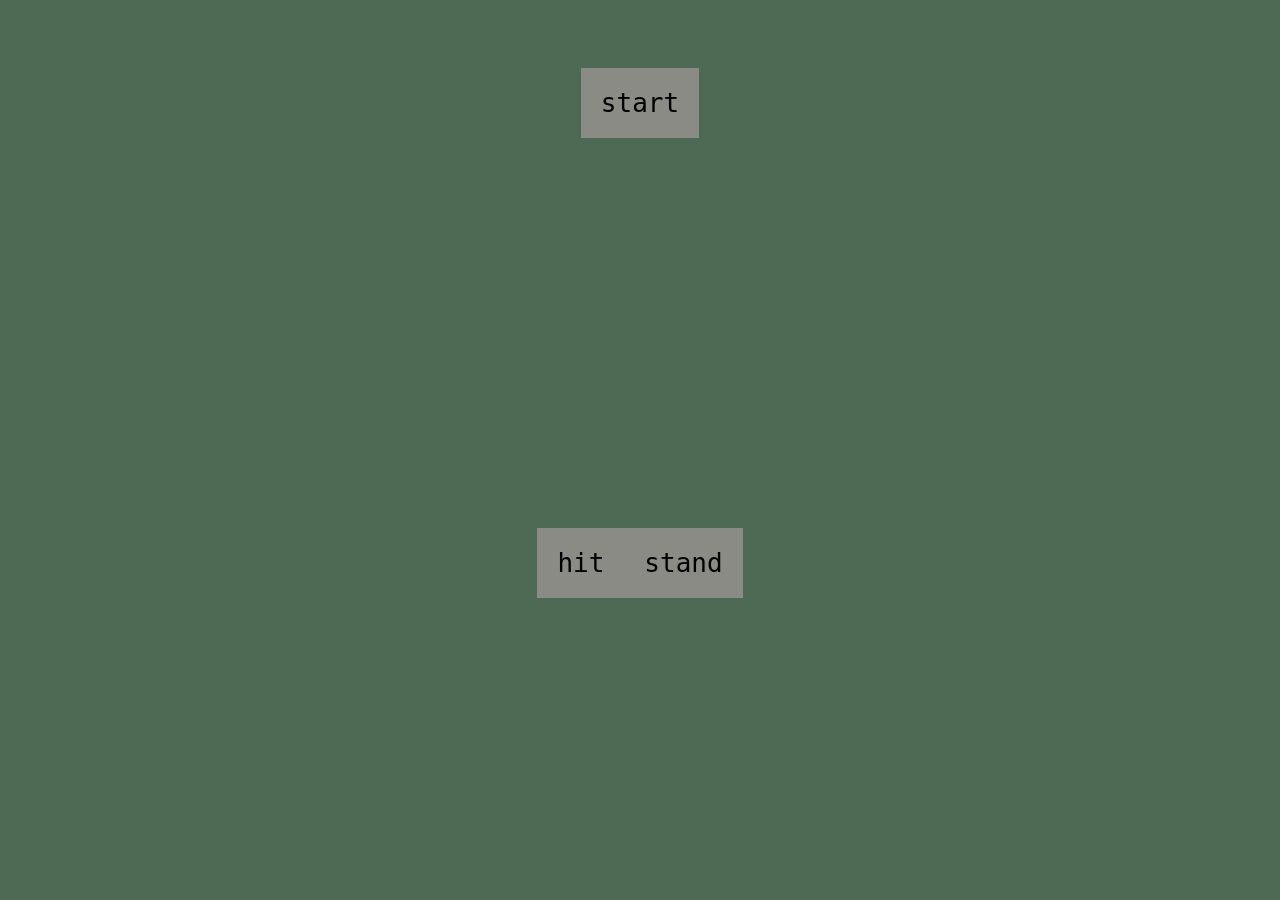
==== index.html @ 7b9e7e3f "a" ====
<!DOCTYPE html>
<html>
<head>

<link rel="stylesheet" href="blackjack.css">
</head>
<body>
    <div class="flex">
        <button onclick="start()" id="start" class="buttons">start</button>
    </div>
    <div class="flex" id="dealerResult"></div>
    <div class="flex" id="dealerImage"></div>
    
    <div class="flex" id="cardImage"></div>
    <div class="flex" id="cardResult"></div>
    <div class="flex" id="winResult"></div>
    <div class="flex">
        <button onclick="hit()" id="hit" class="buttons">hit</button>
        <button onclick="stand()" id="stand" class="buttons">stand</button>
    </div>
<script src="blackjack1.js"></script>
</body>

</html>
---- blackjack.css ----
body{
   background-color: #4E6A54;
}
img {
    height: 100px;
}
.flex{
    display: flex;
    justify-content: center;
    align-items: center;
    margin: auto;
    padding: 30px;
}
.buttons{
    background-color: rgb(139, 139, 133);
    text-align: center;
    padding: 20px;
    font-size: 2em;
    font-family: monospace;
    font-style: bold;
    border: none;
    margin-top: 30px;
    -webkit-user-select: none;
    -ms-user-select: none; 
    user-select: none; 
}
.buttons:hover{
    background-color: rgb(78, 78, 78);
    color:#D4AF37;
}
.buttons:active{
    background-color: rgb(107, 107, 107);
    transform: scale(1.03);
    color:#D4AF37;
}
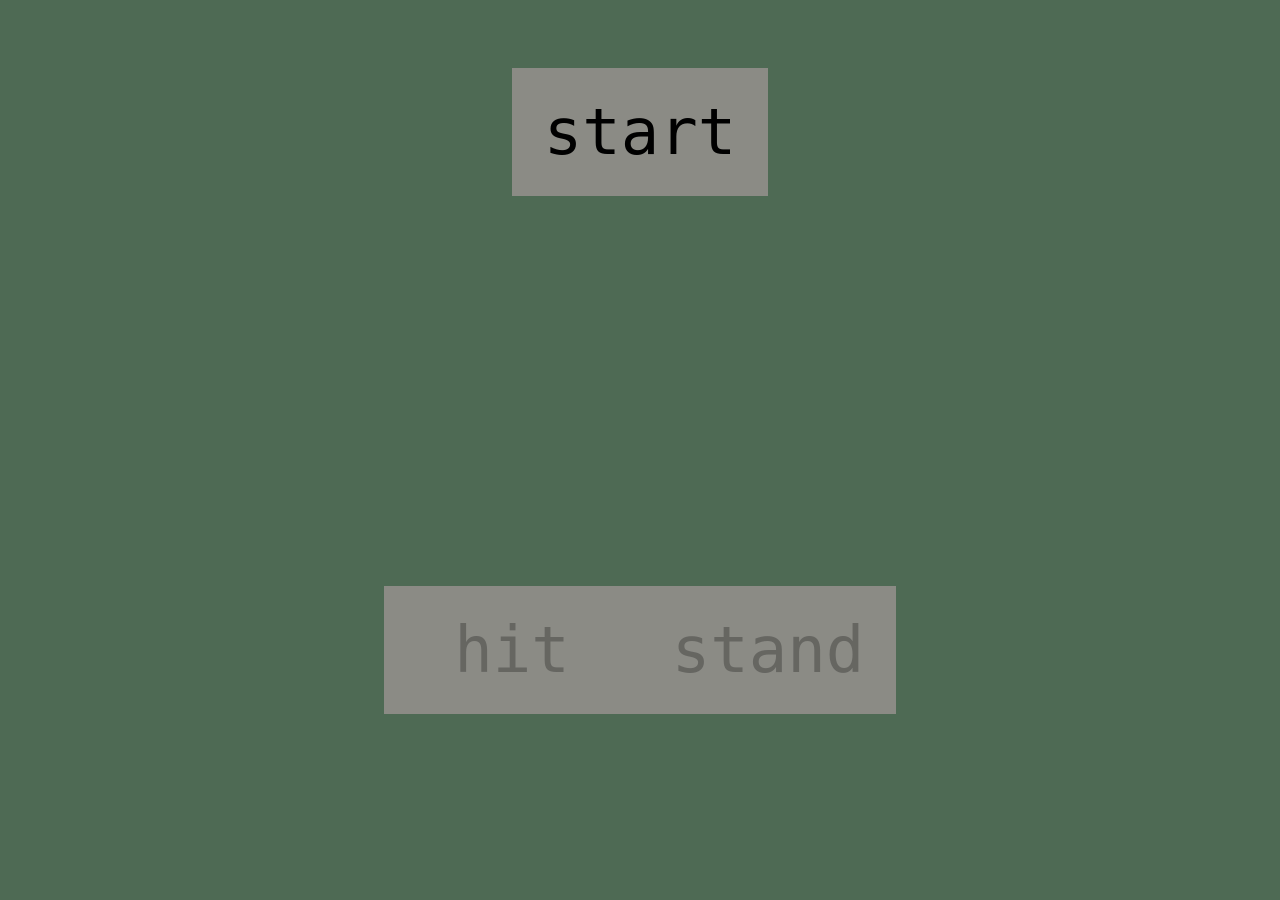
==== commit 451fb1d5: "finished working version" ====
--- a/index.html
+++ b/index.html
@@ -1,7 +1,7 @@
 <!DOCTYPE html>
 <html>
 <head>
-
+<meta name="viewport" content="width=device-width, initial-scale=1.0">
 <link rel="stylesheet" href="blackjack.css">
 </head>
 <body>
@@ -15,10 +15,11 @@
     <div class="flex" id="cardResult"></div>
     <div class="flex" id="winResult"></div>
     <div class="flex">
-        <button onclick="hit()" id="hit" class="buttons">hit</button>
-        <button onclick="stand()" id="stand" class="buttons">stand</button>
+        <button onclick="hit()" id="hit" class="buttons" disabled>hit</button>
+        <button onclick="stand()" id="stand" class="buttons" disabled>stand</button>
     </div>
-<script src="blackjack1.js"></script>
+<script src="blackjack.js"></script>
+<script src="chips.js"></script>
 </body>
 
 </html>
--- a/blackjack.css
+++ b/blackjack.css
@@ -2,7 +2,8 @@
    background-color: #4E6A54;
 }
 img {
-    height: 100px;
+    height: 100%;
+    width: 100%;
 }
 .flex{
     display: flex;
@@ -10,19 +11,22 @@
     align-items: center;
     margin: auto;
     padding: 30px;
+    
 }
 .buttons{
     background-color: rgb(139, 139, 133);
     text-align: center;
     padding: 20px;
-    font-size: 2em;
+    font-size: 5vw;
     font-family: monospace;
     font-style: bold;
     border: none;
     margin-top: 30px;
     -webkit-user-select: none;
     -ms-user-select: none; 
-    user-select: none; 
+    user-select: none;
+    height: 10vw;
+    width: 20vw;
 }
 .buttons:hover{
     background-color: rgb(78, 78, 78);
@@ -32,4 +36,30 @@
     background-color: rgb(107, 107, 107);
     transform: scale(1.03);
     color:#D4AF37;
-}+}
+#dealerResult{
+    font-size: 10vw;
+    font-family: monospace;
+}
+#dealerImage{
+    height: 10%;
+    width: 10%;
+}
+
+#cardImage{
+    height: 10%;
+    width: 10%;
+}
+#cardResult{
+    font-size: 10vw;
+    font-family: monospace;
+}
+#winResult{
+    font-size: 10vw;
+    font-family: monospace;
+}
+@media (max-width:600px) {
+    .buttons{
+       font-size: 10vw; ;
+    }
+}
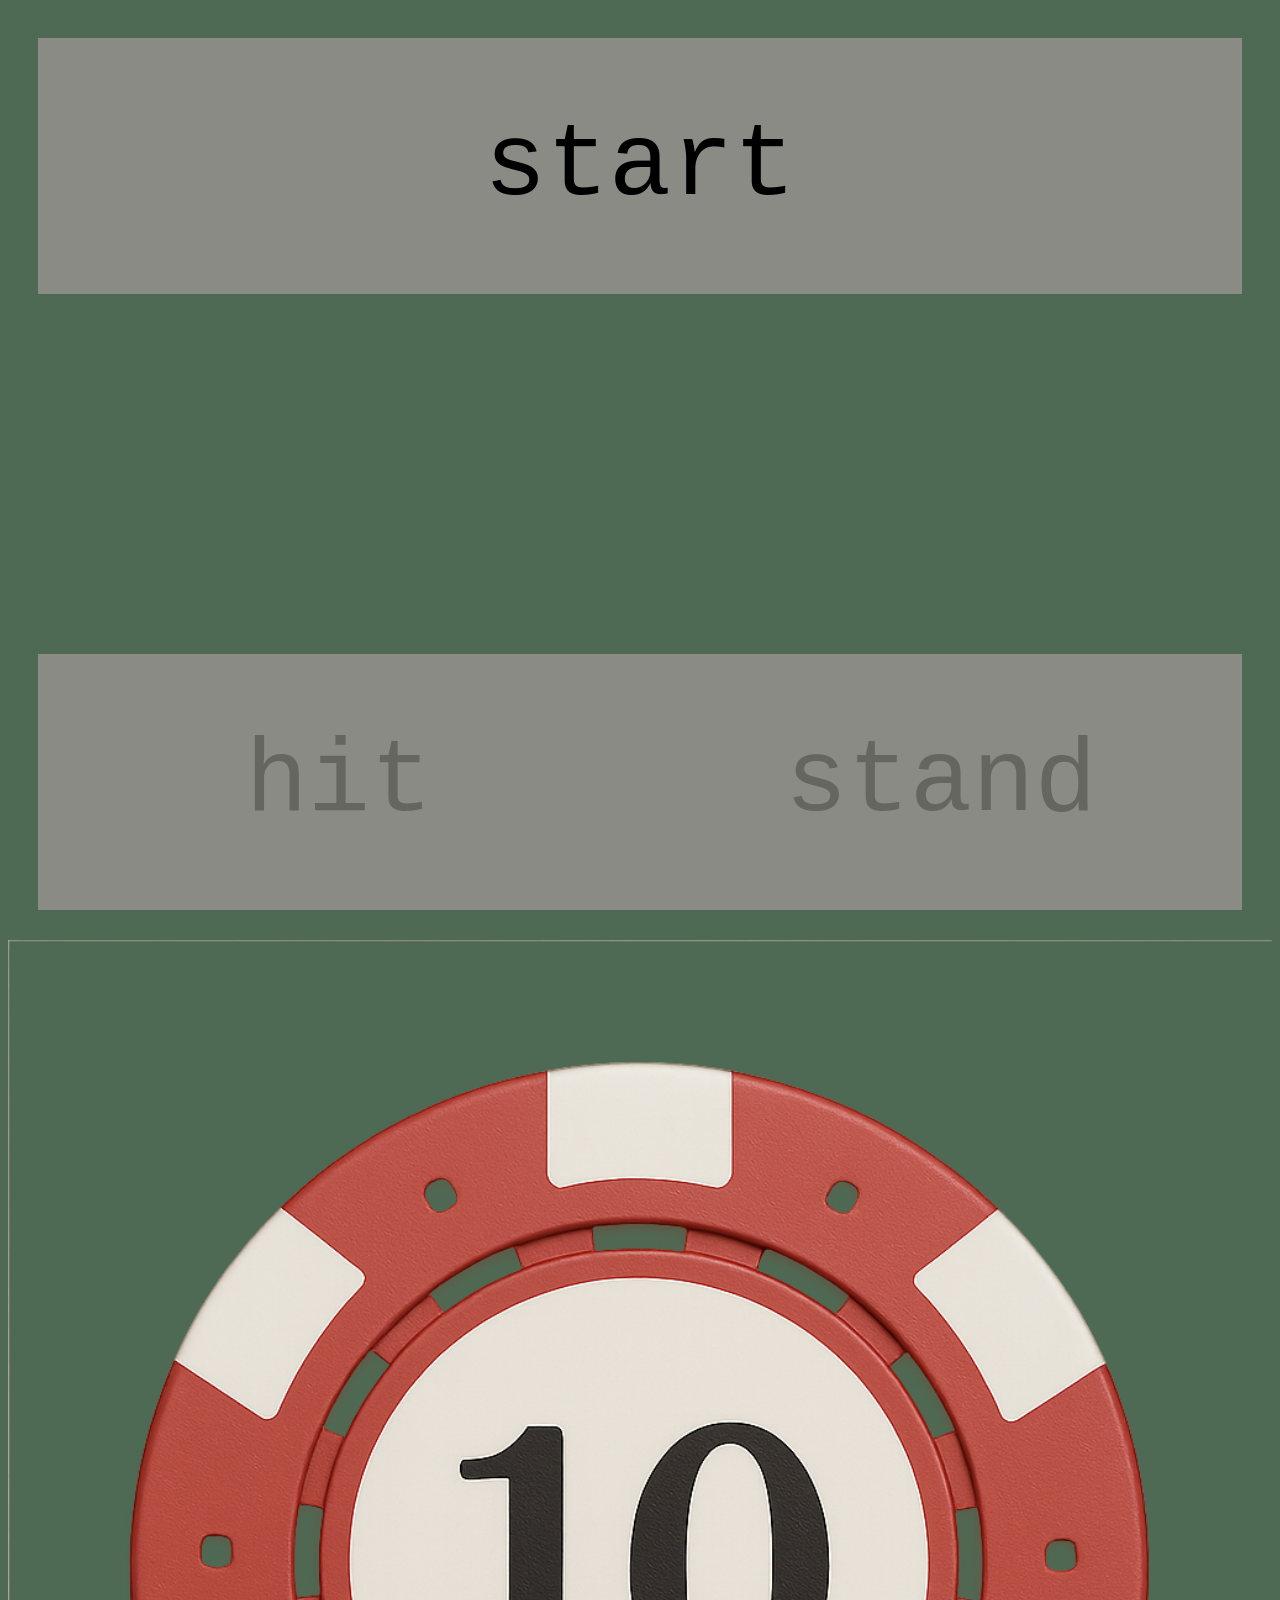
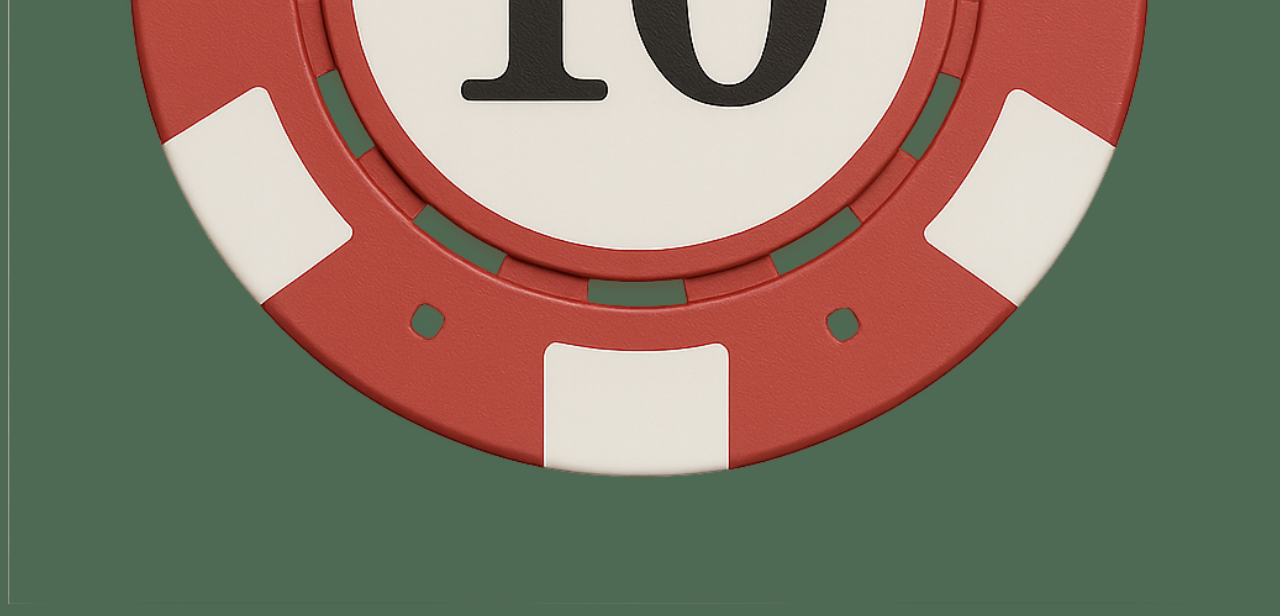
==== commit f98f2746: "falta los chips" ====
--- a/index.html
+++ b/index.html
@@ -18,6 +18,7 @@
         <button onclick="hit()" id="hit" class="buttons" disabled>hit</button>
         <button onclick="stand()" id="stand" class="buttons" disabled>stand</button>
     </div>
+    <image src="chips/chip10.png"></image>
 <script src="blackjack.js"></script>
 <script src="chips.js"></script>
 </body>
--- a/blackjack.css
+++ b/blackjack.css
@@ -11,13 +11,12 @@
     align-items: center;
     margin: auto;
     padding: 30px;
-    
 }
 .buttons{
     background-color: rgb(139, 139, 133);
     text-align: center;
     padding: 20px;
-    font-size: 5vw;
+    font-size: 8em;
     font-family: monospace;
     font-style: bold;
     border: none;
@@ -25,8 +24,12 @@
     -webkit-user-select: none;
     -ms-user-select: none; 
     user-select: none;
-    height: 10vw;
-    width: 20vw;
+    height: 20vw;
+    width: 200vw;
+    display: flex;
+    justify-content: center;
+    align-items: center;
+    margin: auto;
 }
 .buttons:hover{
     background-color: rgb(78, 78, 78);
@@ -60,6 +63,10 @@
 }
 @media (max-width:600px) {
     .buttons{
-       font-size: 10vw; ;
+       font-size: 4em;
     }
 }
+image{
+    height: 50px;
+    width: 50px;
+}
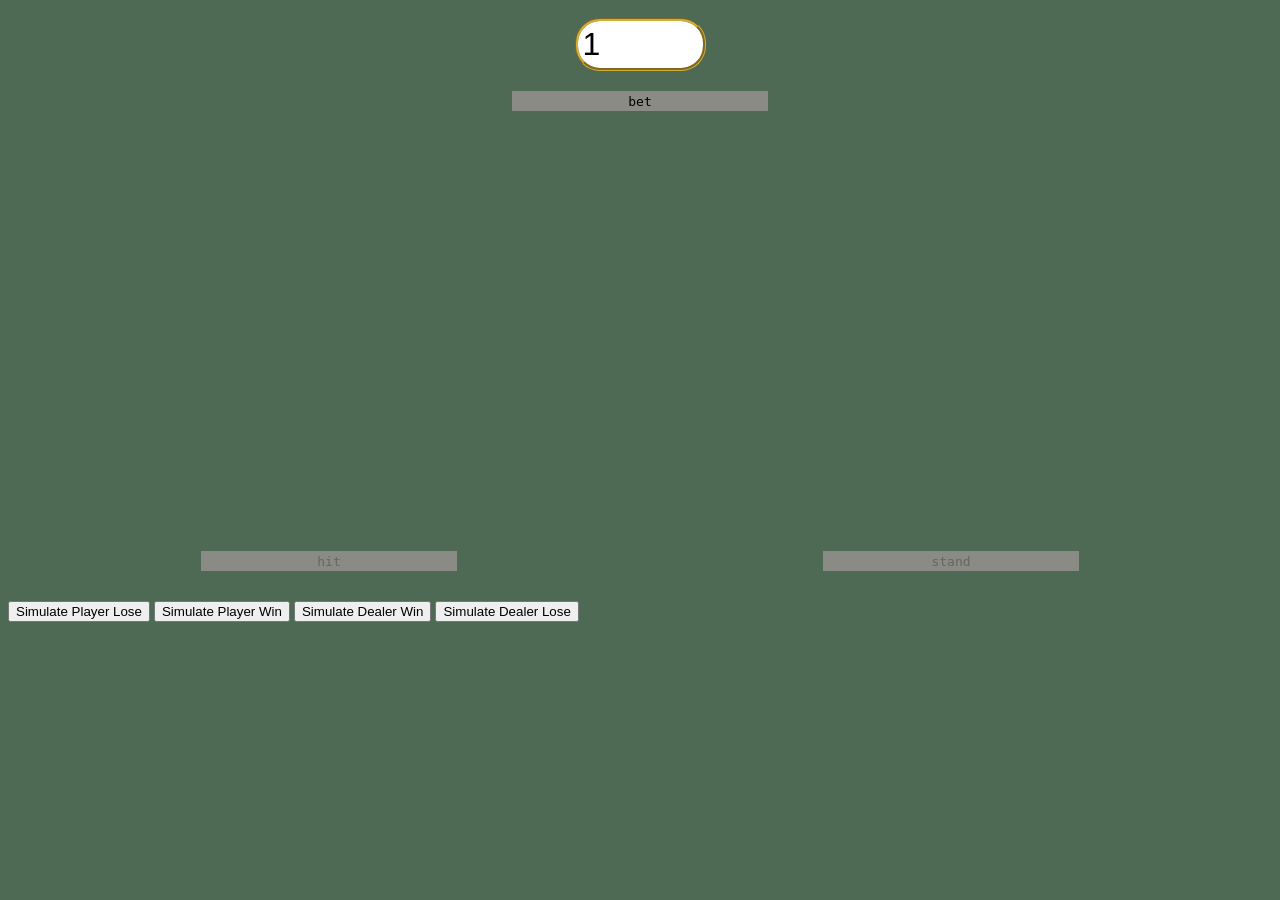
==== commit 07566324: "working project" ====
--- a/index.html
+++ b/index.html
@@ -5,8 +5,10 @@
 <link rel="stylesheet" href="blackjack.css">
 </head>
 <body>
+    <div class="flex"><input type="number" id="money" value="1" min="1"></div>
     <div class="flex">
-        <button onclick="start()" id="start" class="buttons">start</button>
+        
+        <button onclick="start()" id="start" class="buttons">bet</button>
     </div>
     <div class="flex" id="dealerResult"></div>
     <div class="flex" id="dealerImage"></div>
@@ -18,9 +20,13 @@
         <button onclick="hit()" id="hit" class="buttons" disabled>hit</button>
         <button onclick="stand()" id="stand" class="buttons" disabled>stand</button>
     </div>
-    <image src="chips/chip10.png"></image>
+     <div class="flex"><div id="amountMoney"></div></div>
+     <button onclick="result(true)">Simulate Player Lose</button>
+<button onclick="result(false)">Simulate Player Win</button>
+
+<button onclick="resultDealer(true)">Simulate Dealer Win</button>
+<button onclick="resultDealer(false)">Simulate Dealer Lose</button>
 <script src="blackjack.js"></script>
-<script src="chips.js"></script>
 </body>
 
 </html>
--- a/blackjack.css
+++ b/blackjack.css
@@ -10,13 +10,13 @@
     justify-content: center;
     align-items: center;
     margin: auto;
-    padding: 30px;
+    padding: 10px;
 }
 .buttons{
     background-color: rgb(139, 139, 133);
     text-align: center;
-    padding: 20px;
-    font-size: 8em;
+    padding: 10px;
+    font-size: 1em;
     font-family: monospace;
     font-style: bold;
     border: none;
@@ -24,8 +24,8 @@
     -webkit-user-select: none;
     -ms-user-select: none; 
     user-select: none;
-    height: 20vw;
-    width: 200vw;
+    height: 1vw;
+    width: 20vw;
     display: flex;
     justify-content: center;
     align-items: center;
@@ -41,24 +41,23 @@
     color:#D4AF37;
 }
 #dealerResult{
-    font-size: 10vw;
+    font-size: 3vw;
     font-family: monospace;
 }
 #dealerImage{
-    height: 10%;
-    width: 10%;
+    height: 160px;
+    width: 160px;
 }
-
 #cardImage{
-    height: 10%;
-    width: 10%;
+    height: 160px;
+    width: 160px;
 }
 #cardResult{
-    font-size: 10vw;
+    font-size: 3vw;
     font-family: monospace;
 }
 #winResult{
-    font-size: 10vw;
+    font-size: 3vw;
     font-family: monospace;
 }
 @media (max-width:600px) {
@@ -66,7 +65,16 @@
        font-size: 4em;
     }
 }
-image{
-    height: 50px;
-    width: 50px;
-}
+input[type="number"]{
+    font-size: 2em;
+    width: 115px;
+    padding: 5px;
+    border-radius: 25px;
+    border-width: 3px;
+    border-style: groove;
+    cursor: pointer;
+    border-color: #D4AF37;
+    -webkit-user-select: none;
+    -ms-user-select: none; 
+    user-select: none;
+}
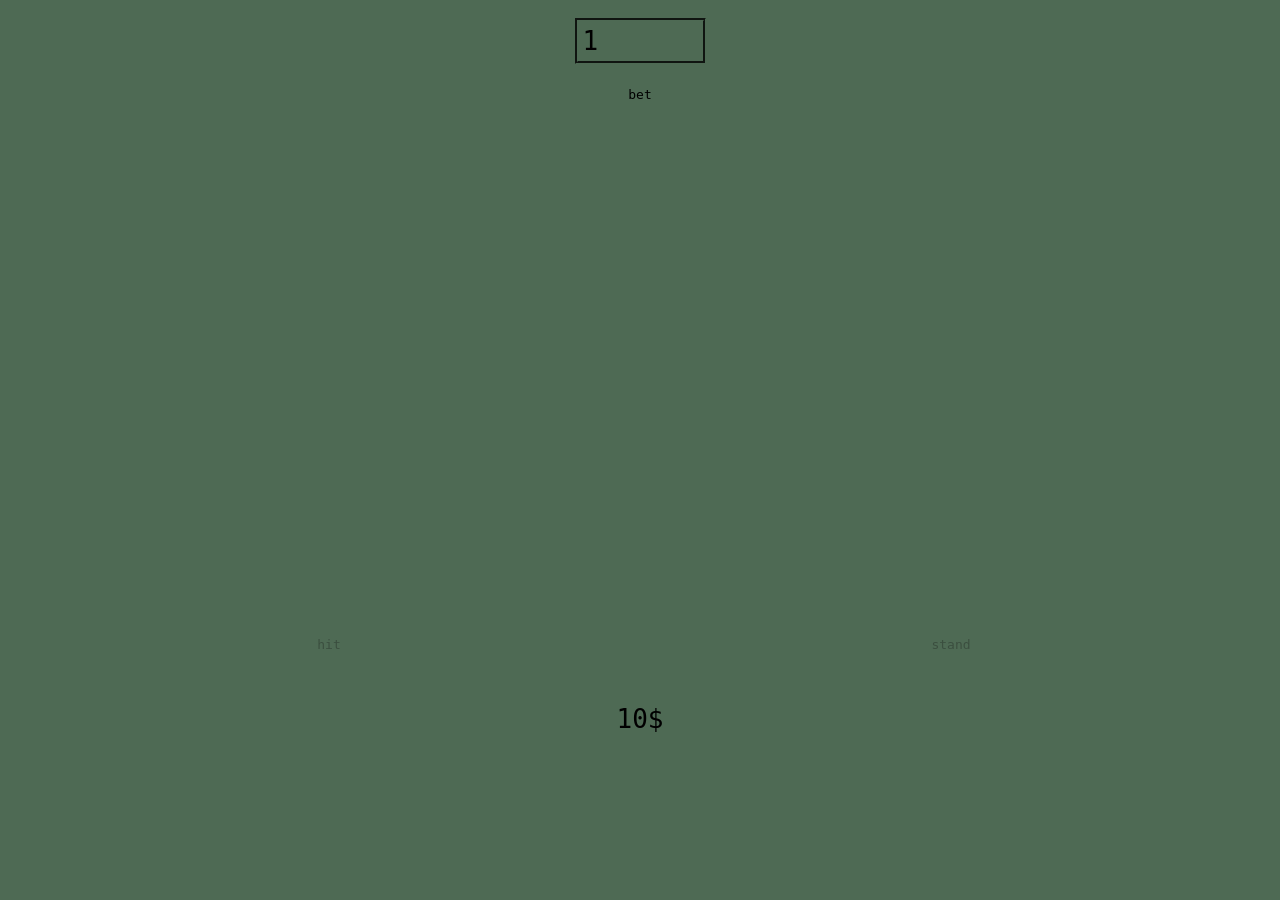
==== commit 54c1609c: "working now frfr" ====
--- a/index.html
+++ b/index.html
@@ -21,11 +21,7 @@
         <button onclick="stand()" id="stand" class="buttons" disabled>stand</button>
     </div>
      <div class="flex"><div id="amountMoney"></div></div>
-     <button onclick="result(true)">Simulate Player Lose</button>
-<button onclick="result(false)">Simulate Player Win</button>
-
-<button onclick="resultDealer(true)">Simulate Dealer Win</button>
-<button onclick="resultDealer(false)">Simulate Dealer Lose</button>
+    
 <script src="blackjack.js"></script>
 </body>
 
--- a/blackjack.css
+++ b/blackjack.css
@@ -13,7 +13,7 @@
     padding: 10px;
 }
 .buttons{
-    background-color: rgb(139, 139, 133);
+    background-color: #4E6A54;
     text-align: center;
     padding: 10px;
     font-size: 1em;
@@ -32,15 +32,16 @@
     margin: auto;
 }
 .buttons:hover{
-    background-color: rgb(78, 78, 78);
+    background-color: #4E6A54;
     color:#D4AF37;
 }
 .buttons:active{
-    background-color: rgb(107, 107, 107);
+    background-color: #4E6A54;
     transform: scale(1.03);
     color:#D4AF37;
 }
 #dealerResult{
+    height: 30px;
     font-size: 3vw;
     font-family: monospace;
 }
@@ -53,10 +54,12 @@
     width: 160px;
 }
 #cardResult{
+    height: 30px;
     font-size: 3vw;
     font-family: monospace;
 }
 #winResult{
+    height: 30px;
     font-size: 3vw;
     font-family: monospace;
 }
@@ -69,12 +72,18 @@
     font-size: 2em;
     width: 115px;
     padding: 5px;
-    border-radius: 25px;
     border-width: 3px;
     border-style: groove;
     cursor: pointer;
-    border-color: #D4AF37;
+    font-family: monospace;
+    border-color: #4E6A54;
     -webkit-user-select: none;
     -ms-user-select: none; 
     user-select: none;
+    background-color: #4E6A54;
+}
+#amountMoney{
+    padding-top: 30px;
+    font-size: 2em;
+    font-family: monospace;
 }
